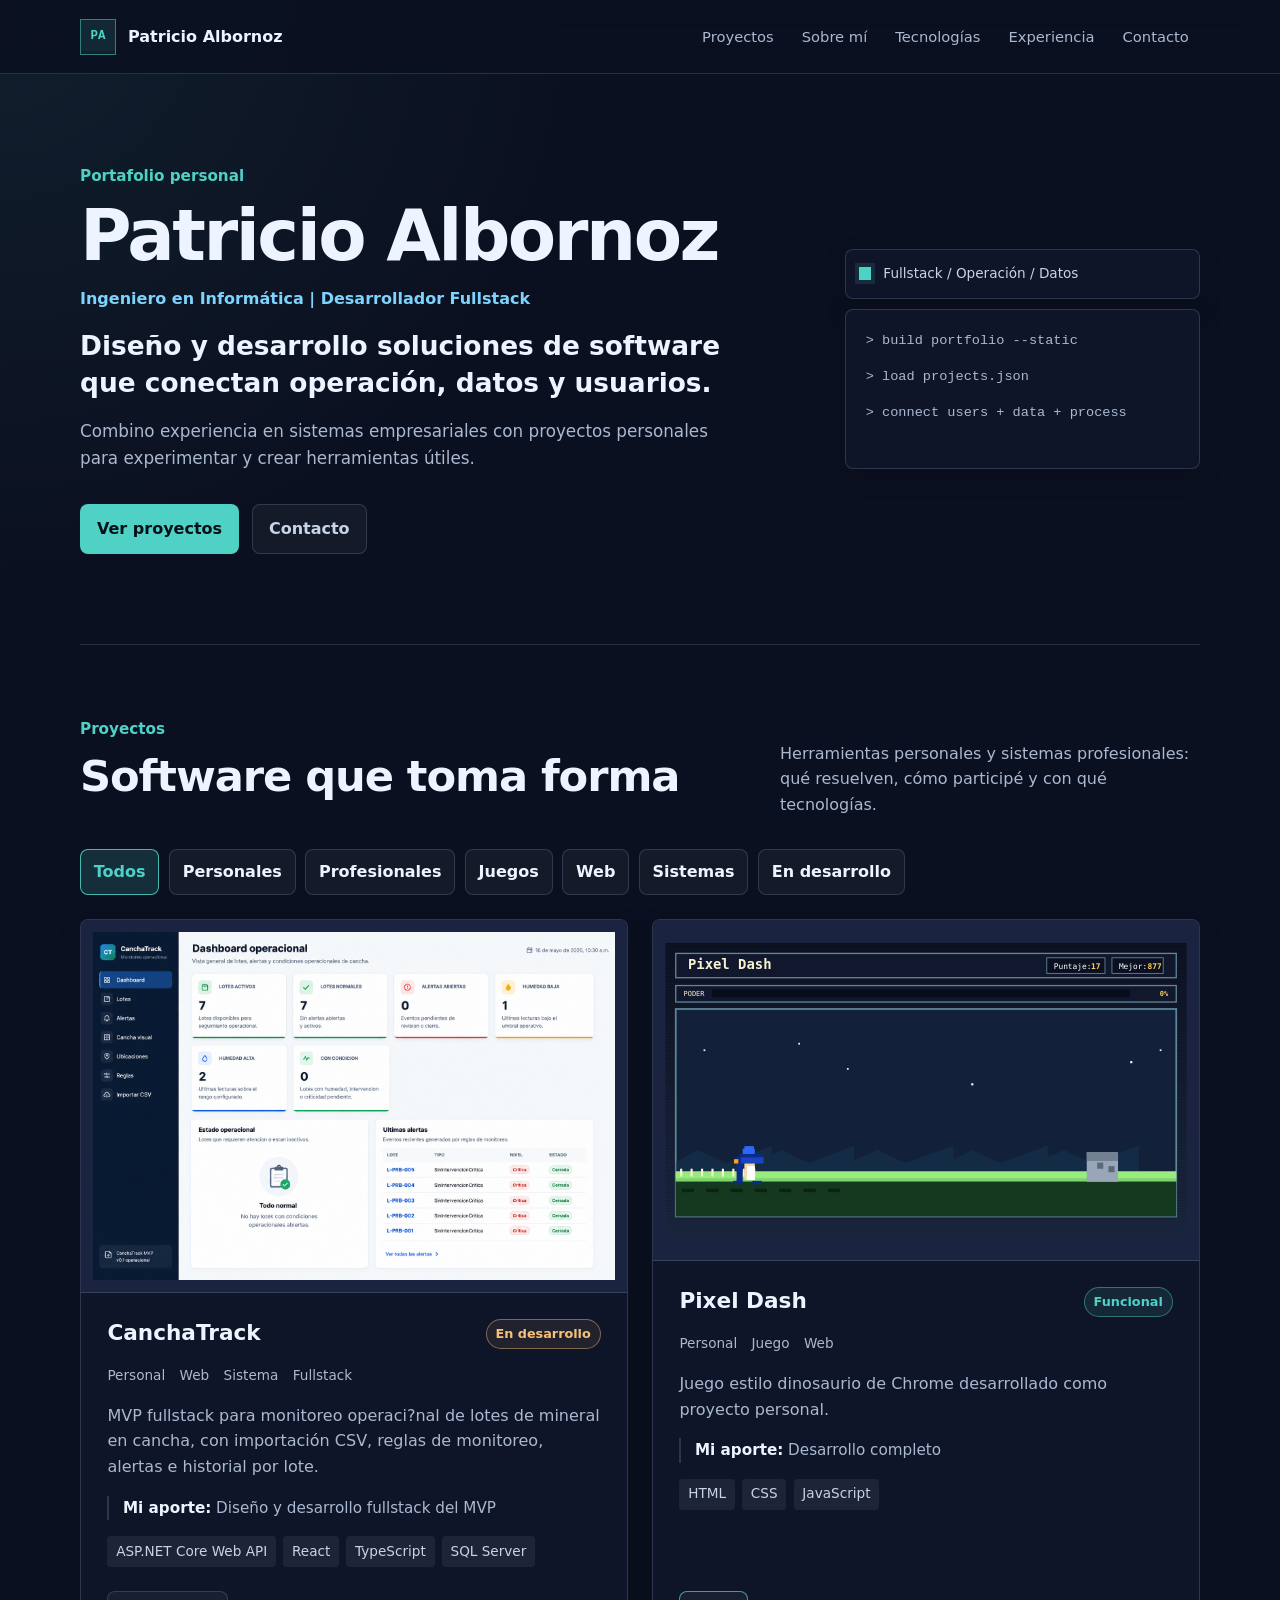
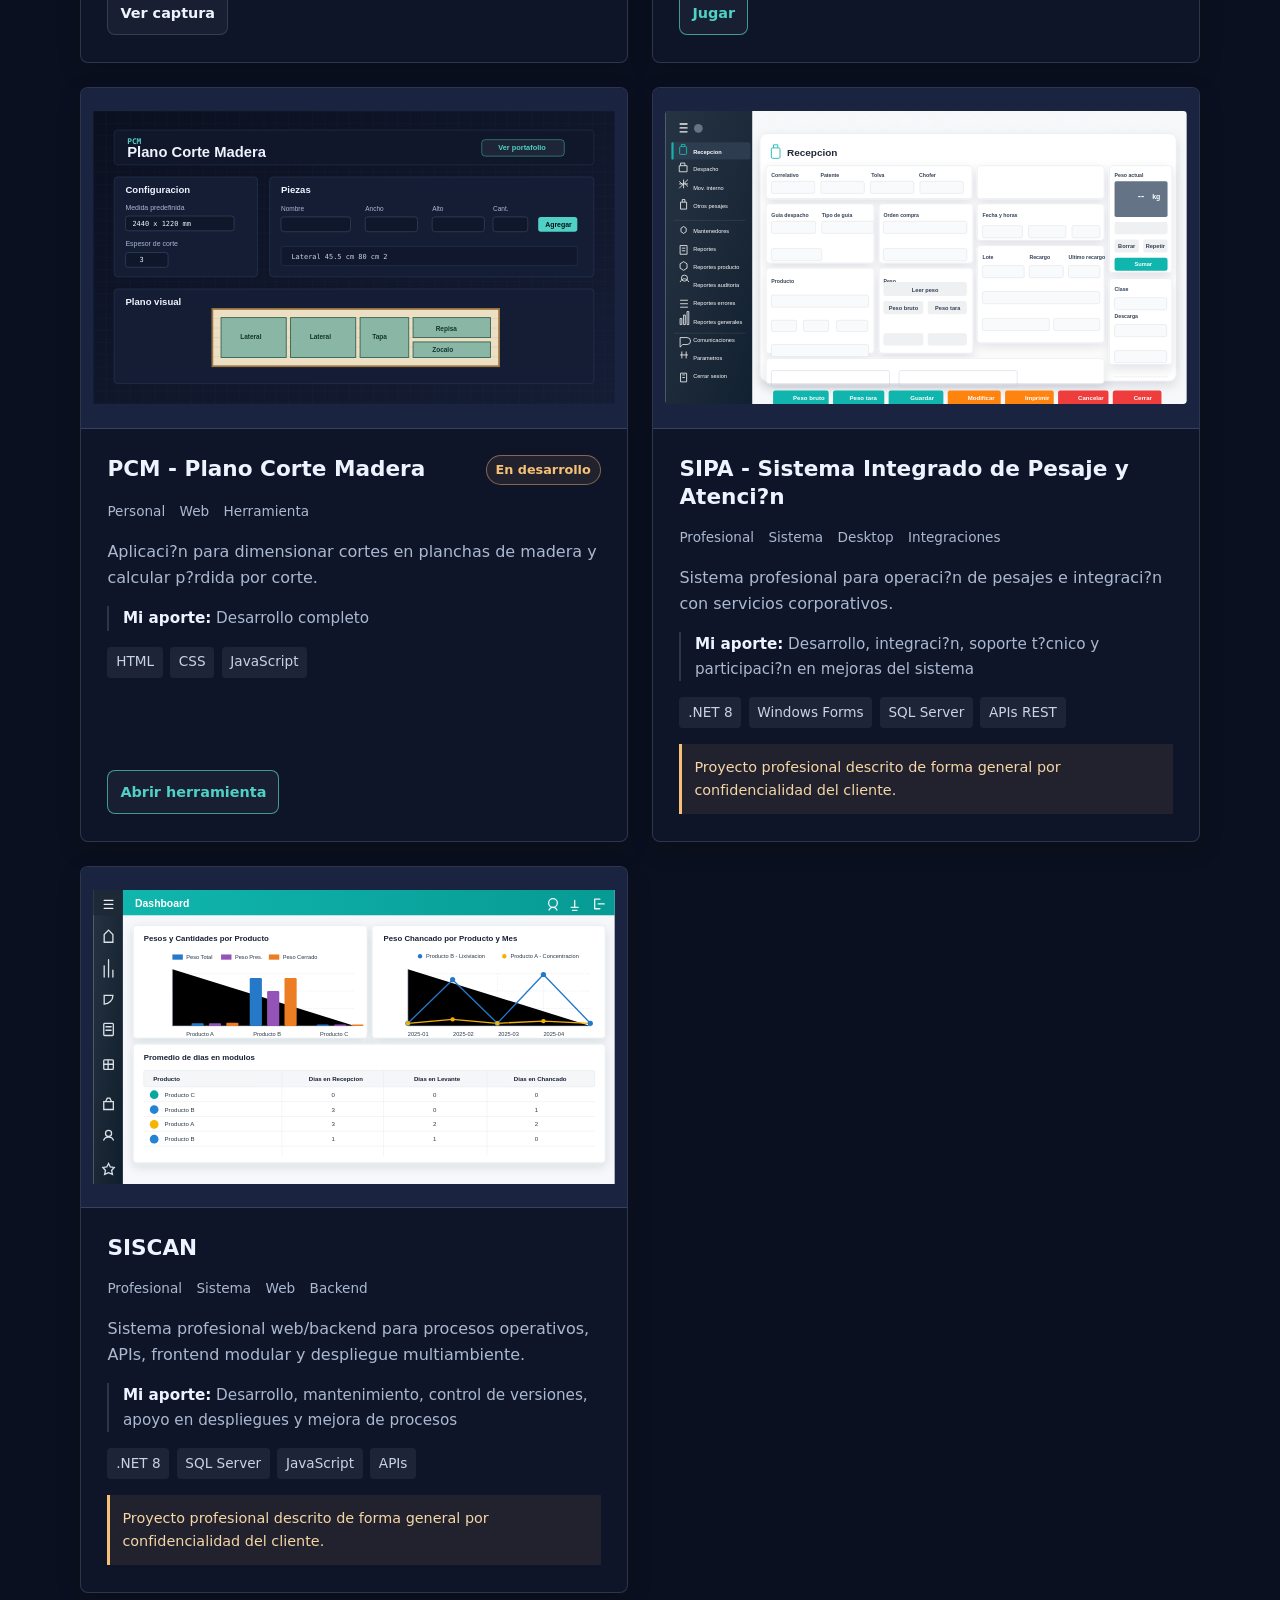
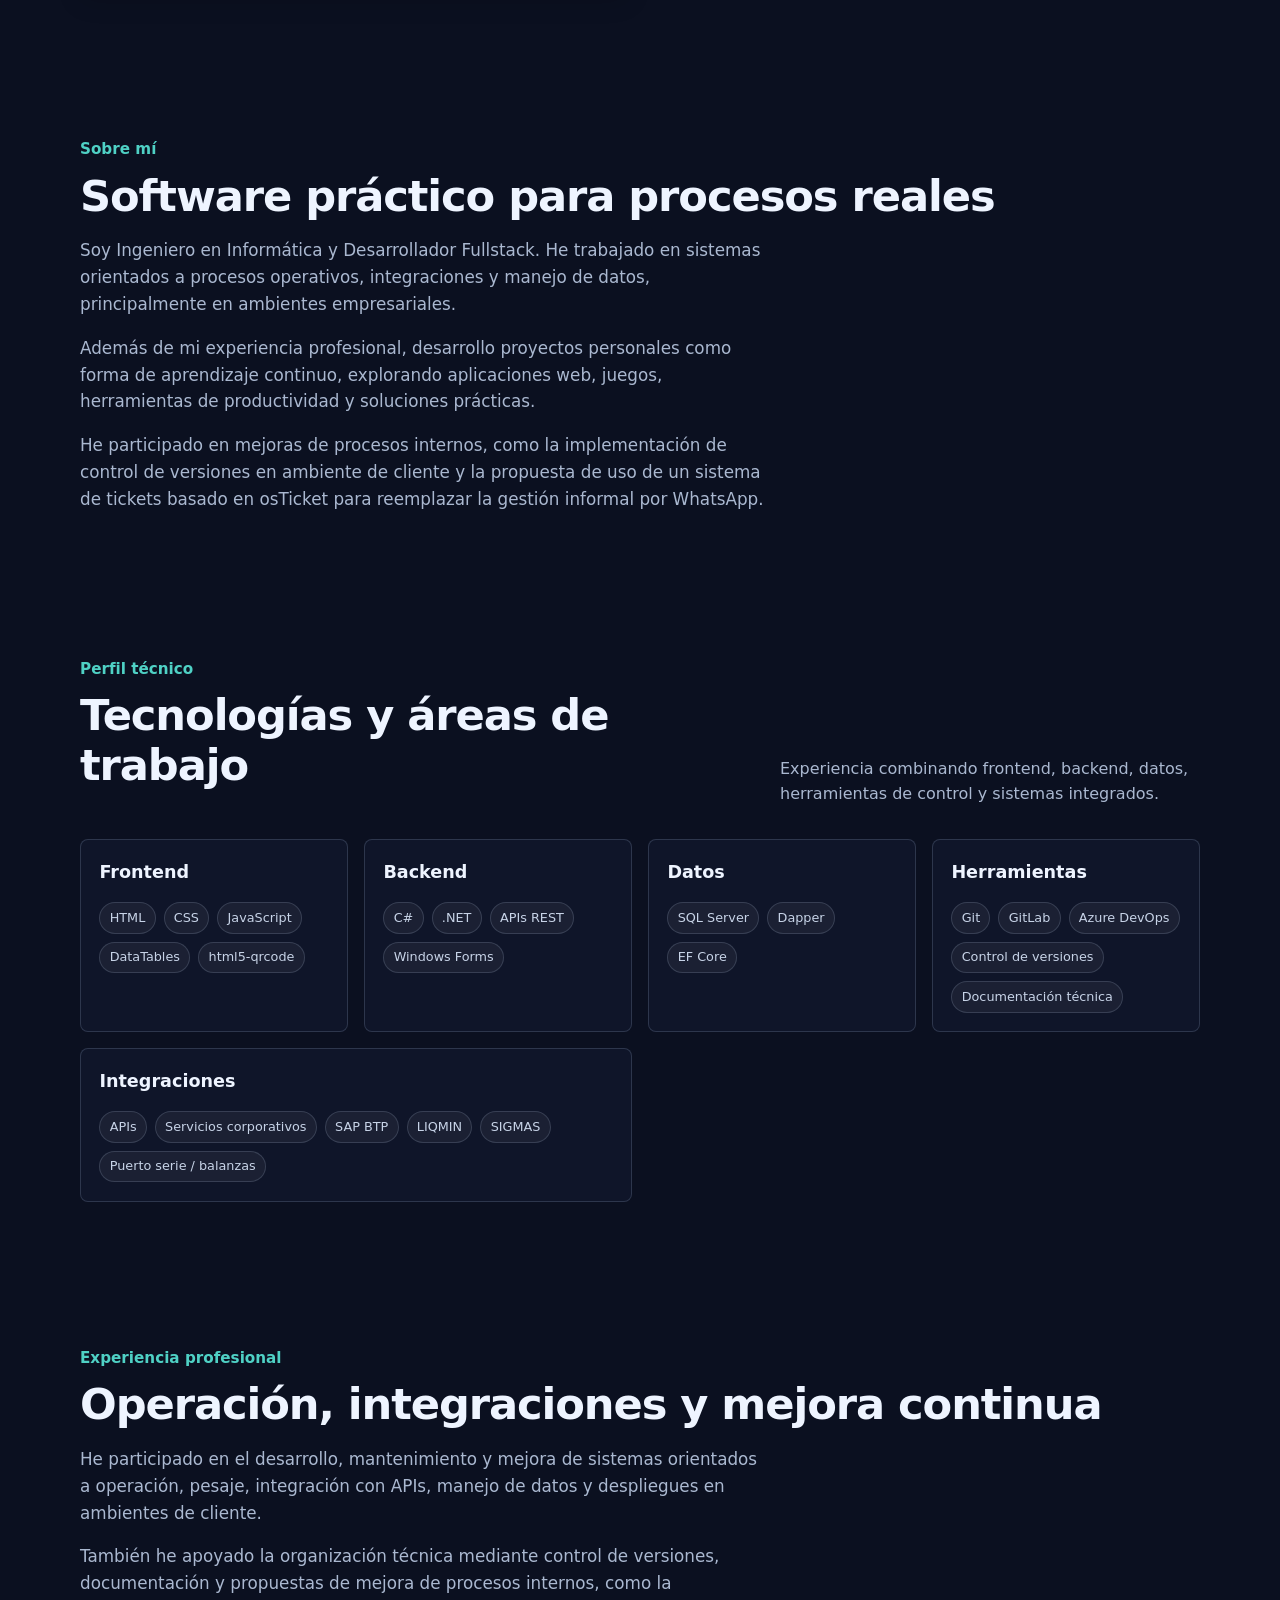
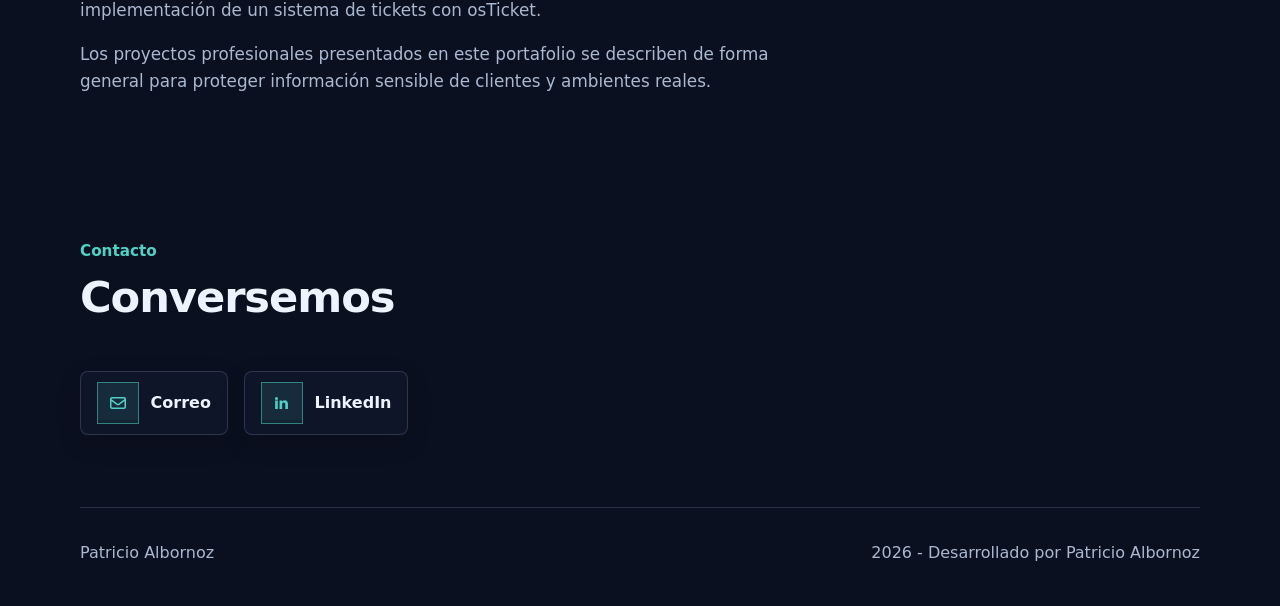
==== index.html @ 95303578 "chore: guardar estado inicial del portafolio" ====
<!DOCTYPE html>
<html lang="es">
<head>
  <meta charset="UTF-8">
  <meta name="viewport" content="width=device-width, initial-scale=1.0">
  <meta name="description" content="Portafolio personal de Patricio Albornoz, Ingeniero en Informática y Desarrollador Fullstack.">
  <title>Patricio Albornoz | Desarrollador Fullstack</title>
  <link rel="stylesheet" href="assets/styles/main.css">
</head>
<body>
  <a class="skip-link" href="#contenido">Saltar al contenido</a>
  <header class="site-header">
    <a class="brand" href="#inicio" aria-label="Ir al inicio">
      <span class="brand-mark" aria-hidden="true">PA</span>
      <span>Patricio Albornoz</span>
    </a>
    <nav class="site-nav" aria-label="Navegación principal">
      <a href="#proyectos">Proyectos</a>
      <a href="#sobre-mi">Sobre mí</a>
      <a href="#tecnologias">Tecnologías</a>
      <a href="#experiencia">Experiencia</a>
      <a href="#contacto">Contacto</a>
    </nav>
  </header>

  <main id="contenido" tabindex="-1">
    <section id="inicio" class="hero section">
      <div class="hero-grid">
        <div class="hero-content">
          <p class="eyebrow">Portafolio personal</p>
          <h1>Patricio Albornoz</h1>
          <p class="role">Ingeniero en Informática | Desarrollador Fullstack</p>
          <p class="hero-lead">Diseño y desarrollo soluciones de software que conectan operación, datos y usuarios.</p>
          <p class="hero-copy">Combino experiencia en sistemas empresariales con proyectos personales para experimentar y crear herramientas útiles.</p>
          <div class="hero-actions">
            <a class="btn btn-primary" href="#proyectos">Ver proyectos</a>
            <a class="btn btn-secondary" href="#contacto">Contacto</a>
          </div>
        </div>
        <div class="hero-panel" aria-hidden="true">
          <div class="pixel-frame">
            <span class="status-dot"></span>
            <span>Fullstack / Operación / Datos</span>
          </div>
          <div class="terminal-card" aria-hidden="true">
            <p>&gt; build portfolio --static</p>
            <p>&gt; load projects.json</p>
            <p>&gt; connect users + data + process</p>
          </div>
        </div>
      </div>
    </section>

    <section id="proyectos" class="section projects-section">
      <div class="section-heading">
        <div>
          <p class="eyebrow">Proyectos</p>
          <h2>Software que toma forma</h2>
        </div>
        <p>Herramientas personales y sistemas profesionales: qué resuelven, cómo participé y con qué tecnologías.</p>
      </div>

      <div class="filters" role="group" aria-label="Filtros de proyectos">
        <button class="filter-button active" type="button" data-filter="Todos" aria-pressed="true">Todos</button>
        <button class="filter-button" type="button" data-filter="Hobby" aria-pressed="false">Personales</button>
        <button class="filter-button" type="button" data-filter="Profesional" aria-pressed="false">Profesionales</button>
        <button class="filter-button" type="button" data-filter="Juego" aria-pressed="false">Juegos</button>
        <button class="filter-button" type="button" data-filter="Web" aria-pressed="false">Web</button>
        <button class="filter-button" type="button" data-filter="Sistema" aria-pressed="false">Sistemas</button>
        <button class="filter-button" type="button" data-filter="En desarrollo" aria-pressed="false">En desarrollo</button>
      </div>

      <div id="projects-grid" class="projects-grid" aria-live="polite"></div>
      <p id="projects-empty" class="empty-state" hidden>No hay proyectos para este filtro. Prueba con «Todos».</p>
    </section>

    <section id="sobre-mi" class="section section-narrow">
      <p class="eyebrow">Sobre mí</p>
      <h2>Software práctico para procesos reales</h2>
      <div class="text-stack">
        <p>Soy Ingeniero en Informática y Desarrollador Fullstack. He trabajado en sistemas orientados a procesos operativos, integraciones y manejo de datos, principalmente en ambientes empresariales.</p>
        <p>Además de mi experiencia profesional, desarrollo proyectos personales como forma de aprendizaje continuo, explorando aplicaciones web, juegos, herramientas de productividad y soluciones prácticas.</p>
        <p>He participado en mejoras de procesos internos, como la implementación de control de versiones en ambiente de cliente y la propuesta de uso de un sistema de tickets basado en osTicket para reemplazar la gestión informal por WhatsApp.</p>
      </div>
    </section>

    <section id="tecnologias" class="section">
      <div class="section-heading">
        <div>
          <p class="eyebrow">Perfil técnico</p>
          <h2>Tecnologías y áreas de trabajo</h2>
        </div>
        <p>Experiencia combinando frontend, backend, datos, herramientas de control y sistemas integrados.</p>
      </div>
      <div class="tech-grid" aria-label="Categorías de tecnologías">
        <article class="tech-card">
          <h3>Frontend</h3>
          <ul class="tag-list">
            <li>HTML</li>
            <li>CSS</li>
            <li>JavaScript</li>
            <li>DataTables</li>
            <li>html5-qrcode</li>
          </ul>
        </article>
        <article class="tech-card">
          <h3>Backend</h3>
          <ul class="tag-list">
            <li>C#</li>
            <li>.NET</li>
            <li>APIs REST</li>
            <li>Windows Forms</li>
          </ul>
        </article>
        <article class="tech-card">
          <h3>Datos</h3>
          <ul class="tag-list">
            <li>SQL Server</li>
            <li>Dapper</li>
            <li>EF Core</li>
          </ul>
        </article>
        <article class="tech-card">
          <h3>Herramientas</h3>
          <ul class="tag-list">
            <li>Git</li>
            <li>GitLab</li>
            <li>Azure DevOps</li>
            <li>Control de versiones</li>
            <li>Documentación técnica</li>
          </ul>
        </article>
        <article class="tech-card tech-card-wide">
          <h3>Integraciones</h3>
          <ul class="tag-list">
            <li>APIs</li>
            <li>Servicios corporativos</li>
            <li>SAP BTP</li>
            <li>LIQMIN</li>
            <li>SIGMAS</li>
            <li>Puerto serie / balanzas</li>
          </ul>
        </article>
      </div>
    </section>

    <section id="experiencia" class="section section-narrow">
      <p class="eyebrow">Experiencia profesional</p>
      <h2>Operación, integraciones y mejora continua</h2>
      <div class="text-stack">
        <p>He participado en el desarrollo, mantenimiento y mejora de sistemas orientados a operación, pesaje, integración con APIs, manejo de datos y despliegues en ambientes de cliente.</p>
        <p>También he apoyado la organización técnica mediante control de versiones, documentación y propuestas de mejora de procesos internos, como la implementación de un sistema de tickets con osTicket.</p>
        <p>Los proyectos profesionales presentados en este portafolio se describen de forma general para proteger información sensible de clientes y ambientes reales.</p>
      </div>
    </section>

    <section id="contacto" class="section contact-section">
      <div class="section-heading">
        <div>
          <p class="eyebrow">Contacto</p>
          <h2>Conversemos</h2>
        </div>
      </div>
      <div class="contact-actions">
        <a class="contact-button" href="mailto:patricio.albornoz05@gmail.com" aria-label="Enviar correo a Patricio Albornoz">
          <span class="contact-icon" aria-hidden="true">
            <img src="assets/icons/mail.svg" alt="">
          </span>
          Correo
        </a>
        <a class="contact-button" href="https://www.linkedin.com/in/patricio-albornoz-rojas-19b582223" target="_blank" rel="noopener noreferrer" aria-label="Abrir LinkedIn de Patricio Albornoz">
          <span class="contact-icon" aria-hidden="true">
            <img src="assets/icons/linkedin.svg" alt="">
          </span>
          LinkedIn
        </a>
      </div>
    </section>
  </main>

  <footer class="site-footer">
    <p>Patricio Albornoz</p>
    <p><span id="current-year"></span> - Desarrollado por Patricio Albornoz</p>
  </footer>

  <script src="js/projects.js"></script>
  <script src="js/filters.js"></script>
  <script src="js/main.js"></script>
</body>
</html>
---- assets/styles/main.css ----
:root {
  --bg: #0b1020;
  --bg-soft: #11182d;
  --panel: #151d35;
  --panel-strong: #1a2440;
  --text: #eef4ff;
  --muted: #aab8d0;
  --muted-strong: #c7d3e7;
  --line: rgba(180, 198, 230, 0.18);
  --accent: #4fd1c5;
  --accent-strong: #7dd3fc;
  --warning: #f6c177;
  --shadow: 0 8px 24px rgba(0, 0, 0, 0.16);
  --radius: 8px;
  --max-width: 1120px;
  --header-offset: 8rem;
}

* {
  box-sizing: border-box;
}

html {
  scroll-behavior: smooth;
}

body {
  margin: 0;
  color: var(--text);
  background:
    radial-gradient(circle at top left, rgba(79, 209, 197, 0.08), transparent 36rem),
    var(--bg);
  font-family: "Segoe UI", system-ui, -apple-system, BlinkMacSystemFont, sans-serif;
  line-height: 1.6;
}

section[id],
main[id] {
  scroll-margin-top: var(--header-offset);
}

a {
  color: inherit;
  text-decoration: none;
}

:focus-visible {
  outline: 3px solid var(--accent-strong);
  outline-offset: 4px;
  scroll-margin-block: var(--header-offset);
}

.skip-link {
  position: fixed;
  top: 1rem;
  left: 1rem;
  z-index: 30;
  padding: 0.75rem 1rem;
  border-radius: var(--radius);
  background: var(--text);
  color: var(--bg);
  font-weight: 700;
  transform: translateY(calc(-100% - 2rem));
}

.skip-link:focus {
  transform: none;
}

.visually-hidden {
  position: absolute;
  width: 1px;
  height: 1px;
  padding: 0;
  margin: -1px;
  overflow: hidden;
  clip-path: inset(50%);
  white-space: nowrap;
  border: 0;
}

button,
a {
  -webkit-tap-highlight-color: transparent;
}

img {
  display: block;
  max-width: 100%;
}

.site-header {
  position: sticky;
  top: 0;
  z-index: 20;
  display: flex;
  align-items: center;
  justify-content: space-between;
  gap: 1rem;
  width: 100%;
  padding: 1rem max(1rem, calc((100vw - var(--max-width)) / 2));
  border-bottom: 1px solid var(--line);
  background: rgba(11, 16, 32, 0.88);
  backdrop-filter: blur(16px);
}

.brand,
.site-nav,
.hero-actions,
.contact-actions,
.filters {
  display: flex;
  align-items: center;
}

.brand {
  gap: 0.75rem;
  font-weight: 700;
  color: var(--text);
  white-space: nowrap;
}

.brand-mark,
.contact-icon {
  display: inline-grid;
  place-items: center;
  flex: 0 0 auto;
  width: 2.25rem;
  height: 2.25rem;
  border: 1px solid rgba(79, 209, 197, 0.52);
  background: rgba(79, 209, 197, 0.12);
  color: var(--accent);
  font-family: Consolas, "Courier New", monospace;
  font-size: 0.78rem;
  font-weight: 800;
  box-shadow: inset 0 -3px 0 rgba(0, 0, 0, 0.18);
}

.contact-icon img {
  width: 1.1rem;
  height: 1.1rem;
}

.site-nav {
  gap: 0.35rem;
  flex-wrap: wrap;
  justify-content: flex-end;
}

.site-nav a {
  padding: 0.55rem 0.7rem;
  border-radius: var(--radius);
  color: var(--muted);
  font-size: 0.92rem;
  transition: color 180ms ease, background 180ms ease;
}

.site-nav a:hover,
.site-nav a:focus-visible {
  color: var(--text);
  background: rgba(255, 255, 255, 0.06);
}

.section {
  width: min(var(--max-width), calc(100% - 2rem));
  margin: 0 auto;
  padding: 4.5rem 0;
}

.section-narrow {
  max-width: var(--max-width);
}

.text-stack {
  max-width: 68ch;
}

.hero {
  display: grid;
  align-items: center;
  padding-block: clamp(3.5rem, 7vw, 6rem);
}

.hero-grid {
  display: grid;
  grid-template-columns: minmax(0, 1.65fr) minmax(260px, 0.8fr);
  gap: 2rem;
  align-items: center;
}

.eyebrow {
  margin: 0 0 0.65rem;
  color: var(--accent);
  font-size: 0.95rem;
  font-weight: 700;
}

h1,
h2,
h3,
p {
  margin-top: 0;
}

h1 {
  max-width: 780px;
  margin-bottom: 0.75rem;
  font-size: clamp(3rem, 5.5vw, 4.6rem);
  line-height: 1.08;
  letter-spacing: -0.035em;
}

h2 {
  margin-bottom: 1rem;
  font-size: clamp(1.8rem, 3.5vw, 2.7rem);
  line-height: 1.15;
  letter-spacing: -0.025em;
}

h3 {
  margin-bottom: 1rem;
  font-size: 1.1rem;
}

.role {
  color: var(--accent-strong);
  font-weight: 700;
}

.hero-lead {
  max-width: 36ch;
  margin-bottom: 1rem;
  color: var(--text);
  font-size: clamp(1.25rem, 2.5vw, 1.65rem);
  line-height: 1.4;
  font-weight: 600;
}

.hero-copy,
.section-heading > p,
.text-stack p,
.project-description,
.project-role,
.confidential-note {
  color: var(--muted);
}

.hero-copy {
  max-width: 60ch;
  margin-bottom: 2rem;
  font-size: 1.05rem;
}

.hero-actions {
  gap: 0.8rem;
  flex-wrap: wrap;
}

.btn,
.filter-button,
.contact-button,
.project-link {
  border: 1px solid var(--line);
  border-radius: var(--radius);
  background: rgba(255, 255, 255, 0.045);
  color: var(--text);
  font: inherit;
  font-weight: 700;
  transition: transform 180ms ease, border-color 180ms ease, background 180ms ease, color 180ms ease;
}

.btn,
.project-link,
.contact-button {
  display: inline-flex;
  align-items: center;
  justify-content: center;
  min-height: 2.8rem;
  padding: 0.72rem 1rem;
}

.btn-primary {
  border-color: rgba(79, 209, 197, 0.7);
  background: var(--accent);
  color: #061018;
}

.btn-secondary {
  color: var(--muted-strong);
}

.btn:hover,
.btn:focus-visible,
.filter-button:hover,
.filter-button:focus-visible,
.contact-button:hover,
.contact-button:focus-visible,
.project-link:hover,
.project-link:focus-visible {
  border-color: rgba(79, 209, 197, 0.76);
}

.hero-panel {
  display: grid;
  gap: 0.65rem;
  min-width: 0;
}

.pixel-frame,
.terminal-card,
.tech-card,
.project-card,
.contact-button {
  border: 1px solid var(--line);
  background: rgba(17, 24, 45, 0.82);
  box-shadow: var(--shadow);
}

.pixel-frame {
  display: flex;
  align-items: center;
  gap: 0.75rem;
  padding: 0.8rem;
  border-radius: var(--radius);
  color: var(--muted-strong);
  font-size: 0.85rem;
}

.status-dot {
  flex: 0 0 auto;
  width: 0.8rem;
  height: 0.8rem;
  background: var(--accent);
  box-shadow: 0 0 0 4px rgba(79, 209, 197, 0.12);
}

.terminal-card {
  min-height: 160px;
  padding: 1.25rem;
  border-radius: var(--radius);
  color: var(--muted);
  font-family: Consolas, "Courier New", monospace;
  font-size: 0.85rem;
  overflow-wrap: anywhere;
}

.terminal-card p {
  margin-bottom: 0.9rem;
}

.terminal-card p:last-child {
  margin-bottom: 0;
}

.projects-section {
  border-top: 1px solid var(--line);
}

.section-heading {
  display: flex;
  justify-content: space-between;
  gap: 2rem;
  align-items: end;
  margin-bottom: 2rem;
}

.section-heading > p {
  max-width: 420px;
  margin-bottom: 0;
}

.text-stack p {
  font-size: 1.05rem;
}

.text-stack p:last-child {
  margin-bottom: 0;
}

.tech-grid {
  display: grid;
  grid-template-columns: repeat(4, minmax(0, 1fr));
  gap: 1rem;
}

.tech-card,
.project-card {
  border-radius: var(--radius);
}

.tech-card {
  padding: 1.15rem;
  box-shadow: none;
}

.tech-card-wide {
  grid-column: span 2;
}

.tag-list,
.project-tags {
  display: flex;
  flex-wrap: wrap;
  gap: 0.5rem;
  padding: 0;
  margin: 0;
  list-style: none;
}

.tag-list li {
  border: 1px solid rgba(170, 184, 208, 0.2);
  border-radius: 999px;
  background: rgba(255, 255, 255, 0.05);
  color: var(--muted-strong);
  font-size: 0.8rem;
}

.tag-list li {
  padding: 0.28rem 0.58rem;
}

.filters {
  gap: 0.6rem;
  flex-wrap: wrap;
  margin-bottom: 1.5rem;
}

.filter-button {
  cursor: pointer;
  padding: 0.55rem 0.8rem;
  min-height: 2.75rem;
}

.filter-button.active {
  border-color: rgba(79, 209, 197, 0.85);
  background: rgba(79, 209, 197, 0.16);
  color: var(--accent);
}

.projects-grid {
  display: grid;
  grid-template-columns: repeat(2, minmax(0, 1fr));
  gap: 1.5rem;
}

.project-card {
  overflow: hidden;
  display: flex;
  flex-direction: column;
  min-height: 100%;
  transition: transform 180ms ease, border-color 180ms ease, background 180ms ease;
}

.project-card:hover {
  border-color: rgba(79, 209, 197, 0.52);
  background: rgba(21, 29, 53, 0.96);
}

.project-card:focus-within {
  border-color: var(--accent-strong);
}

.project-media {
  aspect-ratio: 16 / 10;
  display: grid;
  place-items: center;
  padding: 0.75rem;
  background: var(--panel-strong);
  border-bottom: 1px solid var(--line);
}

.project-media img {
  width: 100%;
  height: 100%;
  object-fit: contain;
  min-width: 0;
  min-height: 0;
}

.project-placeholder {
  display: grid;
  place-items: center;
  width: 100%;
  height: 100%;
  background:
    linear-gradient(45deg, rgba(79, 209, 197, 0.14) 25%, transparent 25%),
    linear-gradient(-45deg, rgba(125, 211, 252, 0.12) 25%, transparent 25%),
    var(--panel-strong);
  background-size: 18px 18px;
  color: var(--muted-strong);
  font-family: Consolas, "Courier New", monospace;
  font-weight: 800;
}

.project-body {
  display: flex;
  flex: 1;
  flex-direction: column;
  gap: 1rem;
  padding: clamp(1.15rem, 2.5vw, 1.65rem);
}

.project-topline {
  display: flex;
  align-items: flex-start;
  justify-content: space-between;
  gap: 0.75rem;
  flex-wrap: wrap;
}

.project-title {
  margin: 0;
  flex: 1 1 12rem;
  min-width: 0;
  font-size: 1.35rem;
  line-height: 1.3;
}

.project-status {
  flex: 0 0 auto;
  padding: 0.24rem 0.55rem;
  border: 1px solid rgba(170, 184, 208, 0.4);
  border-radius: 999px;
  color: var(--muted-strong);
  font-size: 0.8rem;
  font-weight: 600;
}

.project-status--ready {
  border-color: rgba(79, 209, 197, 0.45);
  background: rgba(79, 209, 197, 0.1);
  color: var(--accent);
}

.project-status--development {
  border-color: rgba(246, 193, 119, 0.45);
  background: rgba(246, 193, 119, 0.08);
  color: var(--warning);
}

.project-tags {
  gap: 0.4rem 0.9rem;
}

.project-tag {
  color: var(--muted);
  font-size: 0.85rem;
}

.project-description,
.project-role,
.confidential-note {
  margin: 0;
}

.project-techs {
  display: flex;
  flex-wrap: wrap;
  gap: 0.45rem;
  margin: 0;
  padding: 0;
  list-style: none;
}

.project-tech {
  padding: 0.3rem 0.55rem;
  border-radius: 4px;
  background: rgba(199, 211, 231, 0.08);
  color: var(--muted-strong);
  font-size: 0.85rem;
}

.project-role {
  padding-left: 0.85rem;
  border-left: 2px solid var(--line);
  font-size: 0.95rem;
}

.project-role strong {
  color: var(--text);
  font-weight: 600;
}

.project-actions {
  display: flex;
  flex-wrap: wrap;
  gap: 0.6rem;
  margin-top: auto;
  padding-top: 0.5rem;
}

.project-link {
  min-height: 2.75rem;
  padding: 0.55rem 0.75rem;
  font-size: 0.9rem;
}

.project-link.primary {
  border-color: rgba(79, 209, 197, 0.7);
  color: var(--accent);
}

.confidential-note {
  padding: 0.75rem;
  border-left: 3px solid var(--warning);
  background: rgba(246, 193, 119, 0.08);
  color: #f5d6a5;
  font-size: 0.9rem;
}

.empty-state {
  padding: 1.5rem;
  border: 1px solid var(--line);
  border-radius: var(--radius);
  color: var(--muted);
  background: rgba(255, 255, 255, 0.045);
}

.contact-actions {
  align-items: stretch;
  gap: 1rem;
  flex-wrap: wrap;
}

.contact-button {
  gap: 0.75rem;
  justify-content: flex-start;
  min-height: 4rem;
  padding: 0.65rem 1rem;
}

.contact-button .contact-icon {
  width: 2.6rem;
  height: 2.6rem;
}

.contact-button .contact-icon img {
  width: 1.25rem;
  height: 1.25rem;
}

.site-footer {
  display: flex;
  justify-content: space-between;
  gap: 1rem;
  width: min(var(--max-width), calc(100% - 2rem));
  margin: 0 auto;
  padding: 2rem 0 2.5rem;
  border-top: 1px solid var(--line);
  color: var(--muted);
}

.site-footer p {
  margin: 0;
}

@media (max-width: 900px) {
  :root {
    --header-offset: 11rem;
  }

  .site-header {
    align-items: flex-start;
    flex-direction: column;
  }

  .site-nav {
    justify-content: flex-start;
  }

  .hero-grid,
  .projects-grid {
    grid-template-columns: 1fr;
  }

  .hero-panel {
    max-width: 34rem;
  }

  .terminal-card {
    min-height: auto;
  }

  .section-heading {
    align-items: flex-start;
    flex-direction: column;
    gap: 0.5rem;
  }

  .tech-grid {
    grid-template-columns: repeat(2, minmax(0, 1fr));
  }
}

@media (max-width: 620px) {
  :root {
    --header-offset: 1rem;
  }

  .site-header {
    position: static;
  }

  .brand {
    width: 100%;
  }

  .site-nav {
    width: 100%;
    display: grid;
    grid-template-columns: repeat(2, minmax(0, 1fr));
  }

  .site-nav a {
    text-align: center;
  }

  .section {
    padding: 3rem 0;
  }

  h1 {
    font-size: clamp(2.5rem, 10vw, 3rem);
  }

  .tech-grid {
    grid-template-columns: 1fr;
  }

  .tech-card-wide {
    grid-column: auto;
  }

  .project-topline,
  .site-footer {
    align-items: flex-start;
    flex-direction: column;
  }

}

@media (prefers-reduced-motion: reduce) {
  html {
    scroll-behavior: auto;
  }

  *,
  *::before,
  *::after {
    animation: none !important;
    transition: none !important;
  }
}
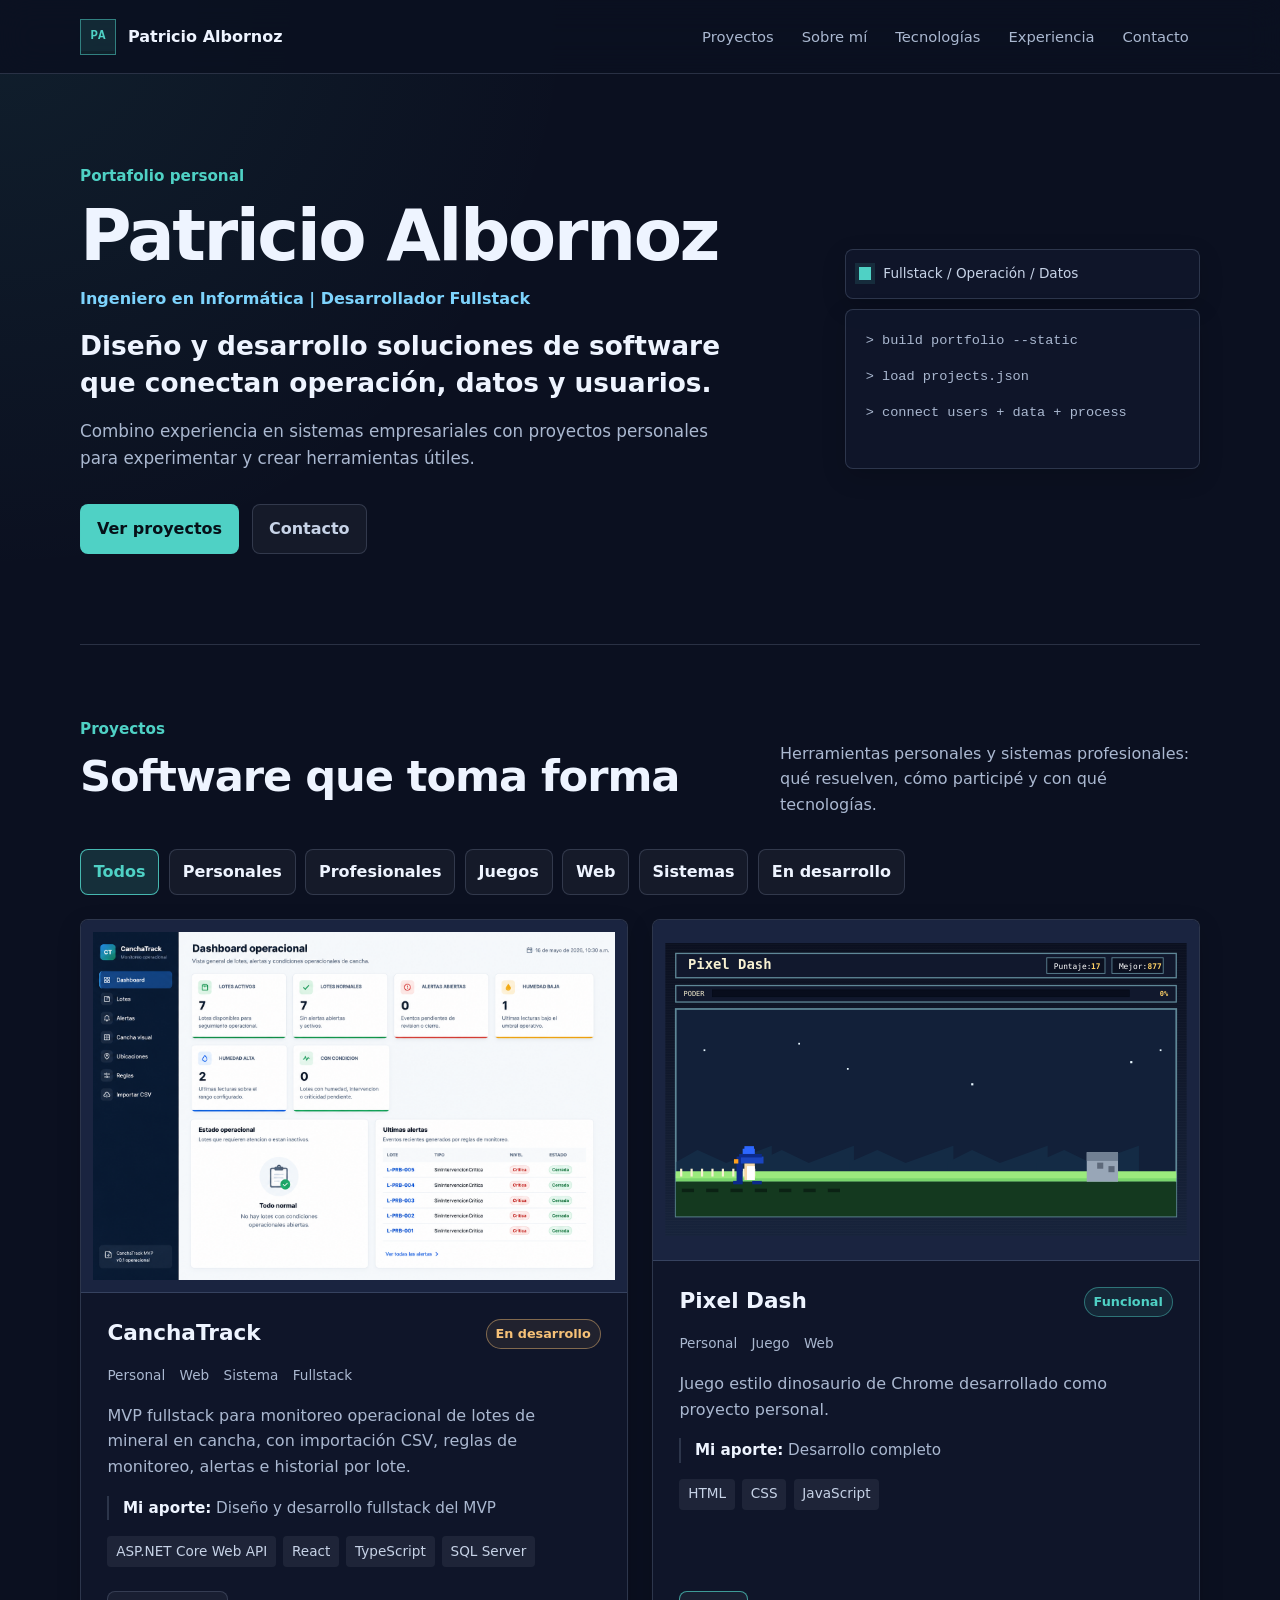
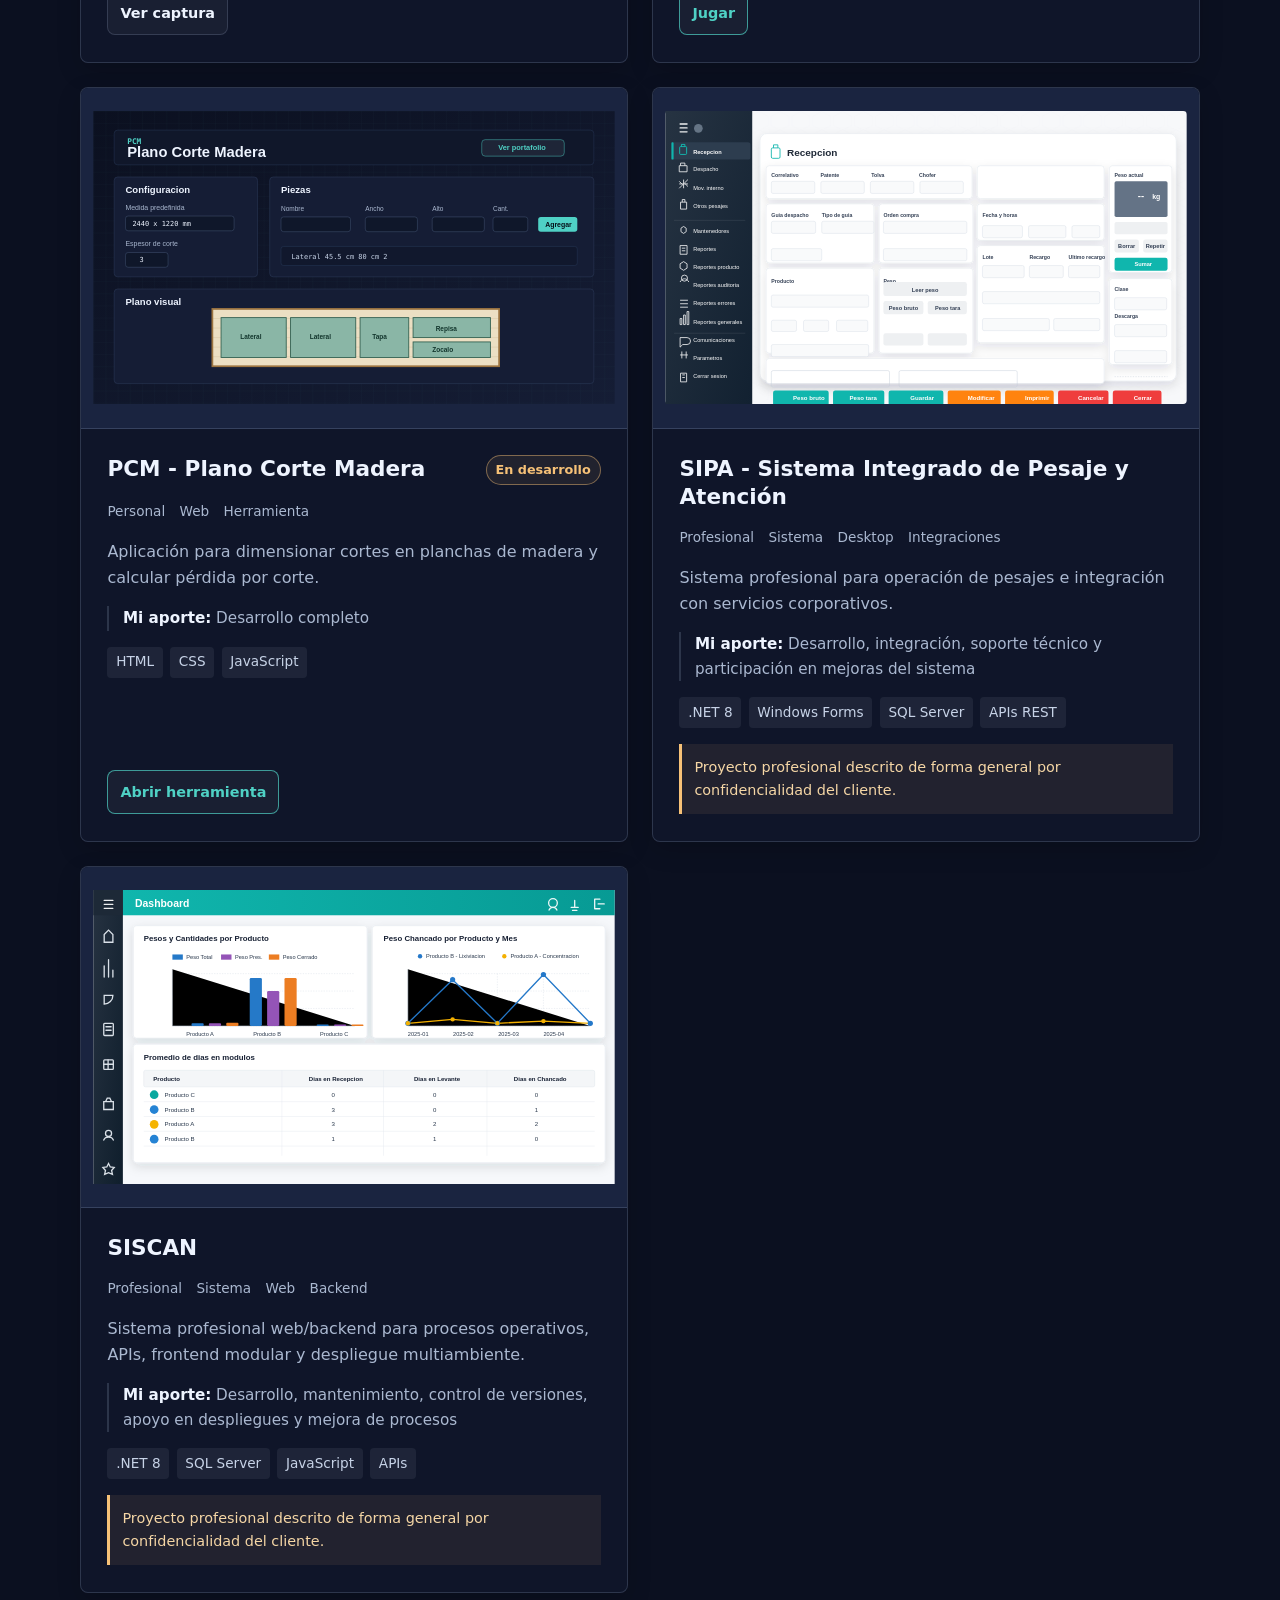
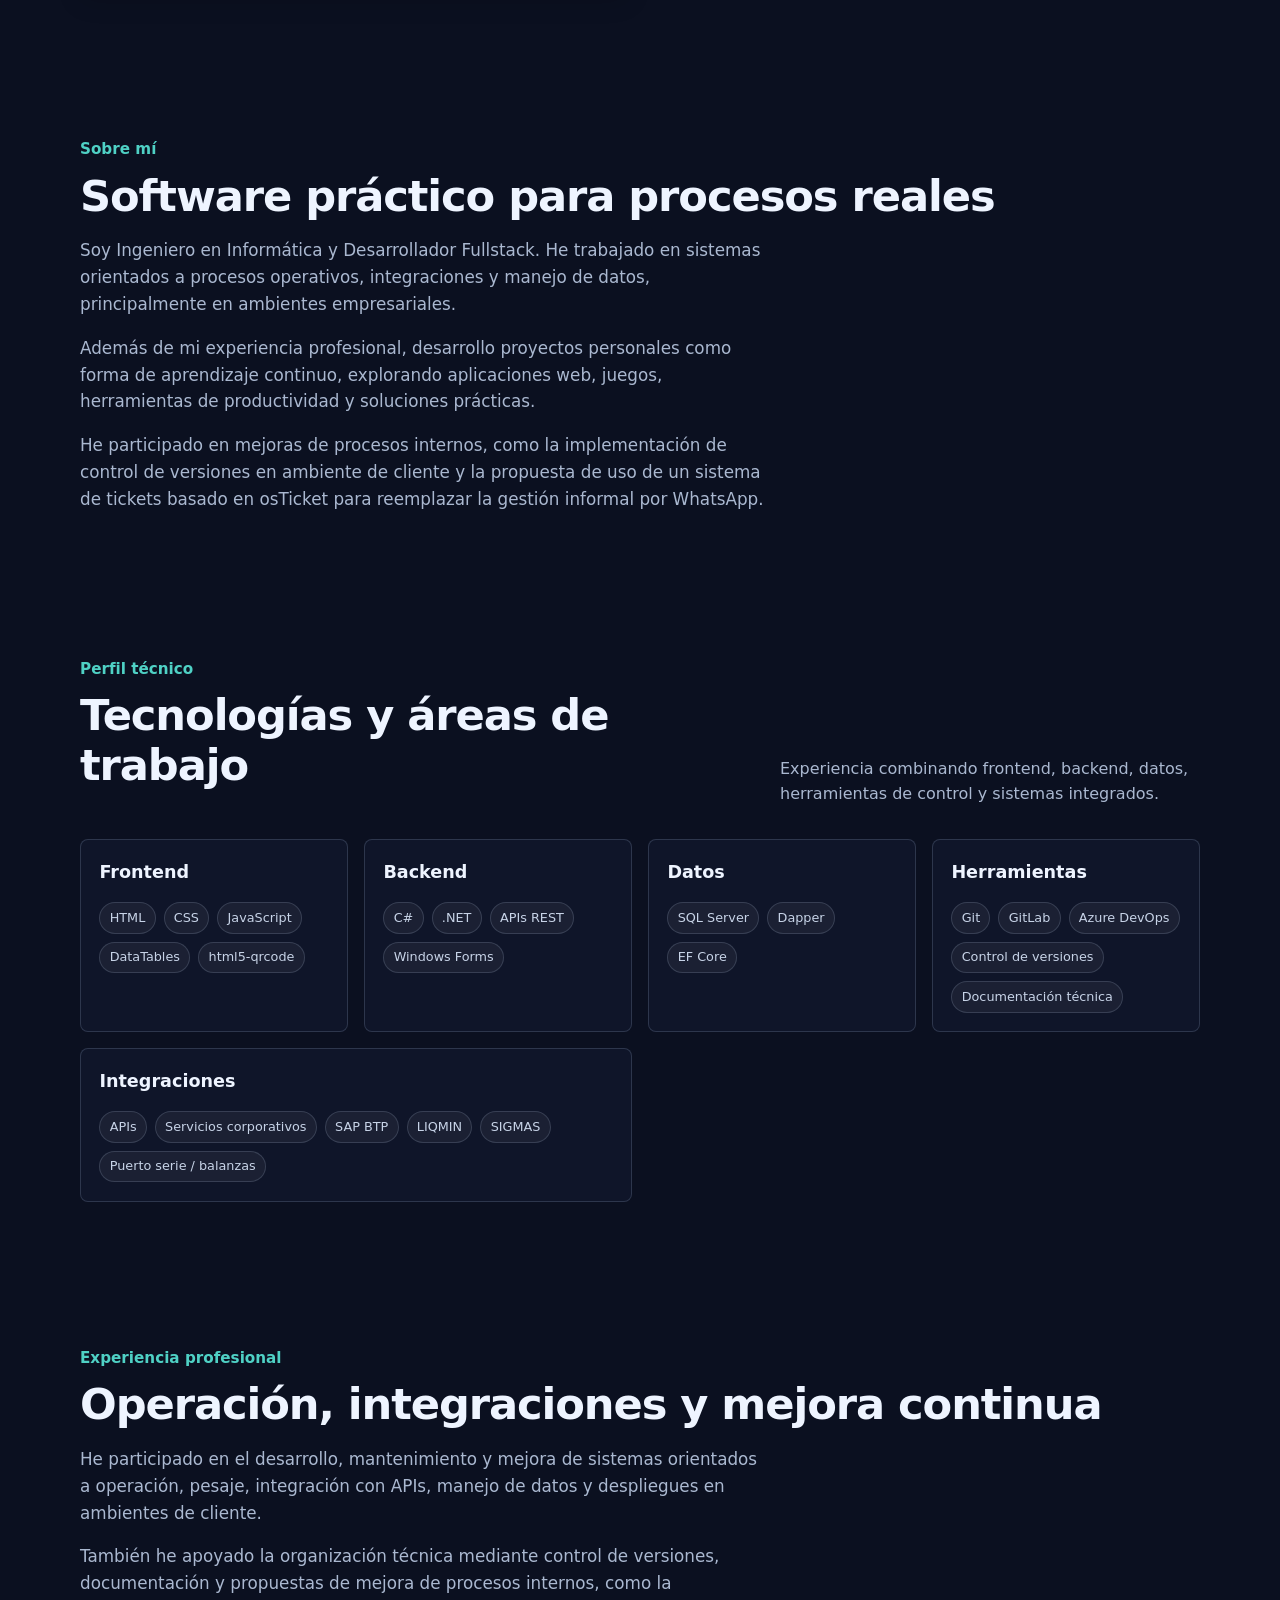
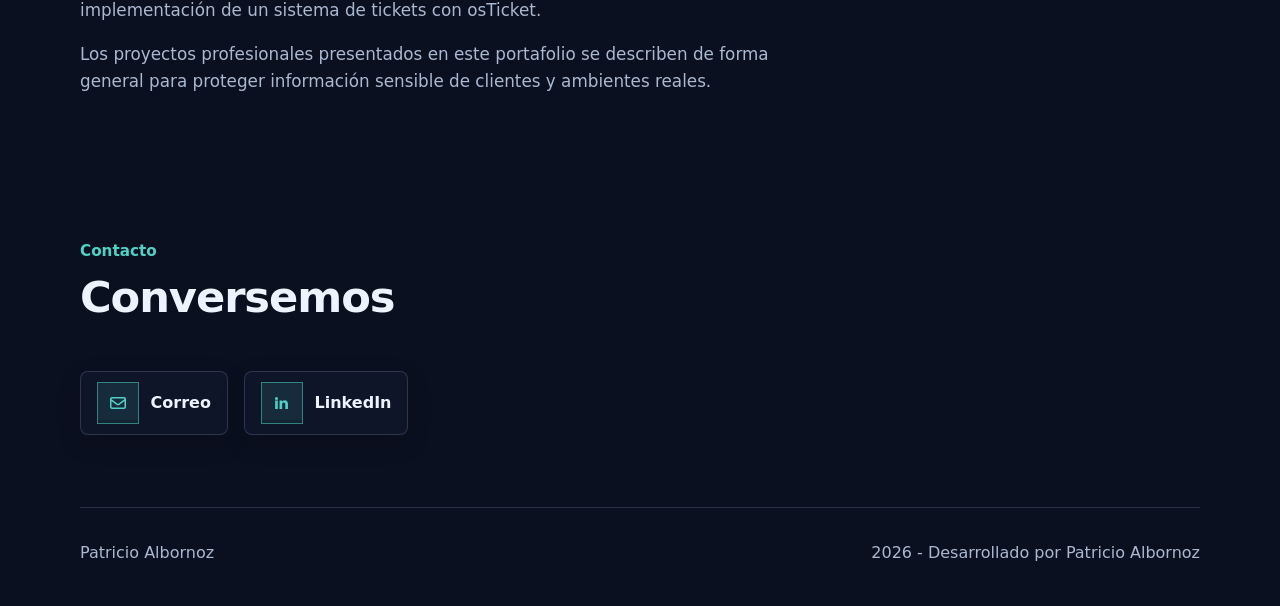
==== commit d44cb008: "feat: mejorar diseño y accesibilidad del portafolio" ====
--- a/index.html
+++ b/index.html
@@ -10,7 +10,7 @@
 <body>
   <a class="skip-link" href="#contenido">Saltar al contenido</a>
   <header class="site-header">
-    <a class="brand" href="#inicio" aria-label="Ir al inicio">
+    <a class="brand" href="#inicio" aria-label="Patricio Albornoz: Ir al inicio">
       <span class="brand-mark" aria-hidden="true">PA</span>
       <span>Patricio Albornoz</span>
     </a>
@@ -61,16 +61,17 @@
       </div>
 
       <div class="filters" role="group" aria-label="Filtros de proyectos">
-        <button class="filter-button active" type="button" data-filter="Todos" aria-pressed="true">Todos</button>
-        <button class="filter-button" type="button" data-filter="Hobby" aria-pressed="false">Personales</button>
-        <button class="filter-button" type="button" data-filter="Profesional" aria-pressed="false">Profesionales</button>
-        <button class="filter-button" type="button" data-filter="Juego" aria-pressed="false">Juegos</button>
-        <button class="filter-button" type="button" data-filter="Web" aria-pressed="false">Web</button>
-        <button class="filter-button" type="button" data-filter="Sistema" aria-pressed="false">Sistemas</button>
-        <button class="filter-button" type="button" data-filter="En desarrollo" aria-pressed="false">En desarrollo</button>
+        <button class="filter-button active" type="button" data-filter="Todos" aria-pressed="true" disabled>Todos</button>
+        <button class="filter-button" type="button" data-filter="Hobby" aria-pressed="false" disabled>Personales</button>
+        <button class="filter-button" type="button" data-filter="Profesional" aria-pressed="false" disabled>Profesionales</button>
+        <button class="filter-button" type="button" data-filter="Juego" aria-pressed="false" disabled>Juegos</button>
+        <button class="filter-button" type="button" data-filter="Web" aria-pressed="false" disabled>Web</button>
+        <button class="filter-button" type="button" data-filter="Sistema" aria-pressed="false" disabled>Sistemas</button>
+        <button class="filter-button" type="button" data-filter="En desarrollo" aria-pressed="false" disabled>En desarrollo</button>
       </div>
 
-      <div id="projects-grid" class="projects-grid" aria-live="polite"></div>
+      <p id="projects-loading" class="empty-state" role="status">Cargando proyectos…</p>
+      <div id="projects-grid" class="projects-grid" aria-live="polite" aria-busy="true"></div>
       <p id="projects-empty" class="empty-state" hidden>No hay proyectos para este filtro. Prueba con «Todos».</p>
     </section>
 
--- a/assets/styles/main.css
+++ b/assets/styles/main.css
@@ -737,6 +737,10 @@
     flex-direction: column;
   }
 
+  .project-title {
+    flex: initial;
+  }
+
 }
 
 @media (prefers-reduced-motion: reduce) {
